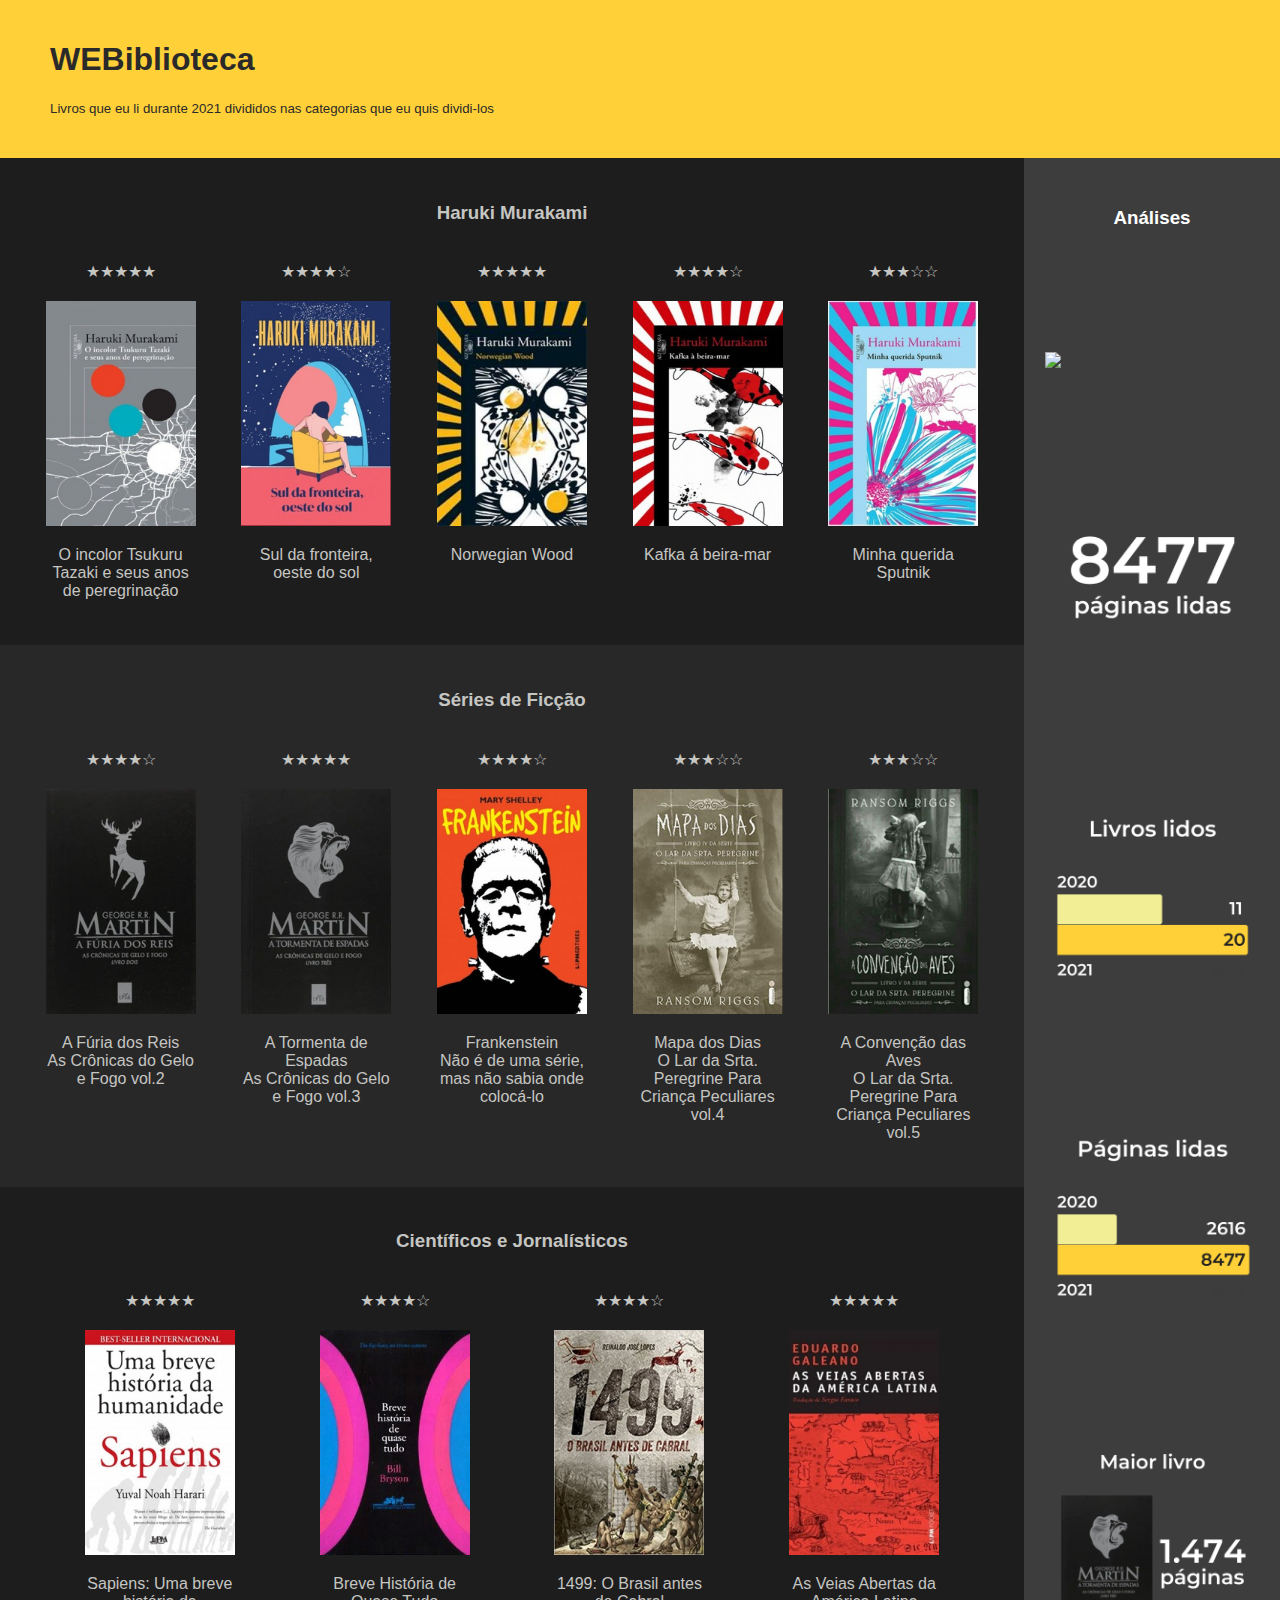
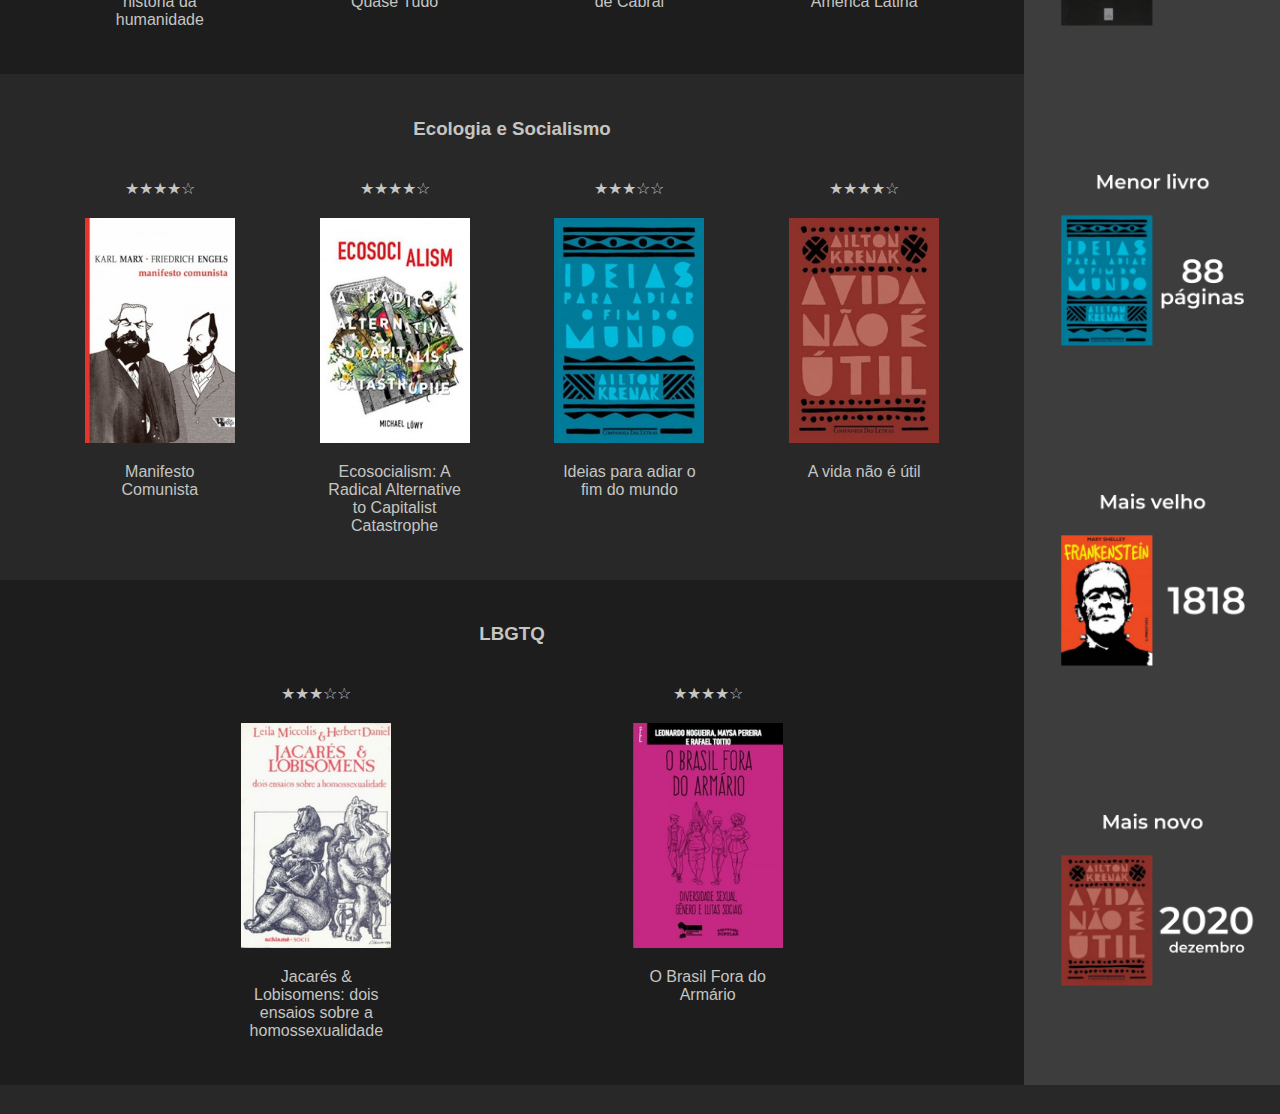
==== index.html @ 52c7d2d7 "commit" ====
<!DOCTYPE html>
<html>
<head>
    <meta charset='utf-8'>
    <meta http-equiv='X-UA-Compatible' content='IE=edge'>
    <title>Livros 2021</title>
    <meta name='viewport' content='width=device-width, initial-scale=1'>
    <link rel='stylesheet' type='text/css' media='screen' href='main.css'>
    <script src='main.js'></script>
</head>

<body>
    <section class="header">
        <h1>WEBiblioteca</h1>
        <h5>Livros que eu li durante 2021 divididos nas categorias que eu quis dividi-los</h5>
    </section>

    <section class="main">

        <section class="biblioteca">
            <div class="row row-1">
                <h3>Haruki Murakami</h3>
                <div class="container">
                    <div class="item">
                        <span>★★★★★</span>
                        <img src="imgs/O_INCOLOR_TSUKURU_TAZAKI_E_SEU_1547416558412722SK1547416559B.jpg" width="150" height="225">
                        <span>O incolor Tsukuru Tazaki e seus anos de peregrinação</span>
                    </div>
                    <div class="item">
                        <span>★★★★☆</span>
                        <img src="imgs/SUL_DA_FRONTEIRAN_OESTE_DO_SOL_15967517101255113SK1596751716B.jpg" width="150" height="225">
                        <span>Sul da fronteira, oeste do sol</span>
                    </div>
                    <div class="item">
                        <span>★★★★★</span>
                        <img src="imgs/NORWEGIAN_WOOD_1248790583B.jpg" width="150" height="225">
                        <span>Norwegian Wood</span>
                    </div>
                    <div class="item">
                        <span>★★★★☆</span>
                        <img src="imgs/KAFKA_A_BEIRAMAR_1229789687B.jpg" width="150" height="225">
                        <span>Kafka á beira-mar</span>
                    </div>
                    <div class="item">
                        <span>★★★☆☆</span>
                        <img src="imgs/MINHA_QUERIDA_SPUTNIK_16239376501880SK-V11623937656B.jpg" width="150" height="225">
                        <span>Minha querida Sputnik</span>
                    </div>
                </div>
            </div>

            <div class="row ">
                <h3>Séries de Ficção</h3>
                <div class="container">
                    <div class="item">
                        <span>★★★★☆</span>
                        <img src="imgs/A_FURIA_DOS_REIS_146326476816061SK1463264768B.jpg" width="150" height="225">
                        <span>A Fúria dos Reis <br> As Crônicas do Gelo e Fogo vol.2</span>
                    </div>
                    <div class="item">
                        <span>★★★★★</span>
                        <img src="imgs/A_TORMENTA_DE_ESPADAS_1463264442150936SK1463264442B.jpg" width="150" height="225">
                        <span>A Tormenta de Espadas <br> As Crônicas do Gelo e Fogo vol.3</span>
                    </div>
                    <div class="item">
                        <span>★★★★☆</span>
                        <img src="imgs/FRANKENSTEIN_67522187B.jpg" width="150" height="225">
                        <span>Frankenstein <br> Não é de uma série, mas não sabia onde colocá-lo </span>
                    </div>
                    <div class="item">
                        <span>★★★☆☆</span>
                        <img src="imgs/MAPA_DOS_DIAS_1537454750811265SK1537454750B.jpg" width="150" height="225">
                        <span>Mapa dos Dias <br> O Lar da Srta. Peregrine Para Criança Peculiares vol.4 </span>
                    </div>
                    <div class="item">
                        <span>★★★☆☆</span>
                        <img src="imgs/A_CONVENCAO_DAS_AVES_15820424241114496SK1582042424B.jpg" width="150" height="225">
                        <span>A Convenção das Aves <br> O Lar da Srta. Peregrine Para Criança Peculiares vol.5 </span>
                    </div>
                </div>
            </div>

            <div class="row row-1">
                <h3>Científicos e Jornalísticos</h3>
                <div class="container">
                    <div class="item">
                        <span>★★★★★</span>
                        <img src="imgs/SAPIENS_1513639649439373SK1513639649B.jpg" width="150" height="225">
                        <span>Sapiens: Uma breve história da humanidade</span>
                    </div>
                    <div class="item">
                        <span>★★★★☆</span>
                        <img src="imgs/BREVE_HISTORIA_DE_QUASE_TUDO_1375029346B.jpg" width="150" height="225">
                        <span>Breve História de Quase Tudo</span>
                    </div>
                    <div class="item">
                        <span>★★★★☆</span>
                        <img src="imgs/1499__O_BRASIL_ANTES_DE_CABRA_1498838927650305SK1498838928B.jpg" width="150" height="225">
                        <span>1499: O Brasil antes de Cabral</span>
                    </div>  
                    <div class="item">
                        <span>★★★★★</span>
                        <img src="imgs/AS_VEIAS_ABERTAS_DA_AMERICA_LA_15966304434461SK1596630445B.jpg" width="150" height="225">
                        <span>As Veias Abertas da América Latina</span>
                    </div>    
                </div>
            </div>

            <div class="row">
                <h3>Ecologia e Socialismo</h3>
                <div class="container">
                    <div class="item">
                        <span>★★★★☆</span>
                        <img src="imgs/MANIFESTO_COMUNISTA_153935429623539SK1539354300B.jpg" width="150" height="225">
                        <span>Manifesto Comunista</span>
                    </div>
                    <div class="item">
                        <span>★★★★☆</span>
                        <img src="imgs/ECOSOCIALISM_1522348778767518SK1522348778B.jpg" width="150" height="225">
                        <span>Ecosocialism: A Radical Alternative to Capitalist Catastrophe</span>
                    </div>
                    <div class="item">
                        <span>★★★☆☆</span>
                        <img src="imgs/IDEIAS_PARA_ADIAR_O_FIM_DO_MUN_1569367837878890SK1569367838B.jpg" width="150" height="225">
                        <span>Ideias para adiar o fim do mundo</span>
                    </div>  
                    <div class="item">
                        <span>★★★★☆</span>
                        <img src="imgs/A_VIDA_NAO_E_UTIL_15956282211268557SK1595628222B.jpg" width="150" height="225">
                        <span>A vida não é útil</span>
                    </div>    
                </div>
            </div>

            <div class="row row-1">
                <h3>LBGTQ</h3>
                <div class="container">
                    <div class="item">
                        <span>★★★☆☆</span>
                        <img src="imgs/JACARES_E_LOBISOMENS_1267847338B.jpg" width="150" height="225">
                        <span>Jacarés & Lobisomens: dois ensaios sobre a homossexualidade</span>
                    </div>
                    <div class="item">
                        <span>★★★★☆</span>
                        <img src="imgs/O_BRASIL_FORA_DO_ARMARIO_161039562411759641SK1610395624B.jpg" width="150" height="225">
                        <span>O Brasil Fora do Armário</span>
                    </div>    
                </div>
            </div>  
        </section>  

        <section class="charts">
            <h3>Análises</h3>
            <div class="column">
                <img src="imgs/meta.png" width="215px">
                <img src="imgs/pags.png" width="215px">
                <img src="imgs/livros.png" width="215px">
                <img src="imgs/paginas.png" width="215px">
                <img src="imgs/maior.png" width="215px">
                <img src="imgs/menor.png" width="215px">
                <img src="imgs/velho.png" width="215px">
                <img src="imgs/novo.png" width="215px">
            </div>
        </section>

    </section>
</body>
</html>
---- main.css ----
body {
    font-family: 'Montserrat', sans-serif;
    margin: 0;
    background-color:rgb(40, 40, 40);
    color:rgb(197, 197, 194);
}

h5 {
    font-weight: 400;
}

.header {
    padding: 20px 50px;
    background-color:rgb(255, 208, 56);
    color: rgb(43, 42, 42);
}

.main {
    display: flex;
    flex-direction: row;
    text-align: center;
}

.biblioteca {
    width: 80%;
}

.row {   
    padding: 25px 0;
}

.row-1 {
    background-color:rgb(29, 29, 29);
}

.container {
    display: flex;
    flex-direction: row;
    justify-content:space-evenly;
}

.item {
    display: flex;
    flex-direction: column;
    width: 150px;
    align-items: center;
}

.item:hover {
    color: rgb(255, 255, 255);
}

span
{
    margin: 20px 0;
}

.charts {
    color: white;
    background-color: rgb(61, 61, 61);
    width: 20%;
    padding: 30px 0;
}

.column {
    height: 100%;
    display: flex;
    flex-direction: column;
    align-items: center;
    justify-content: space-evenly;
}
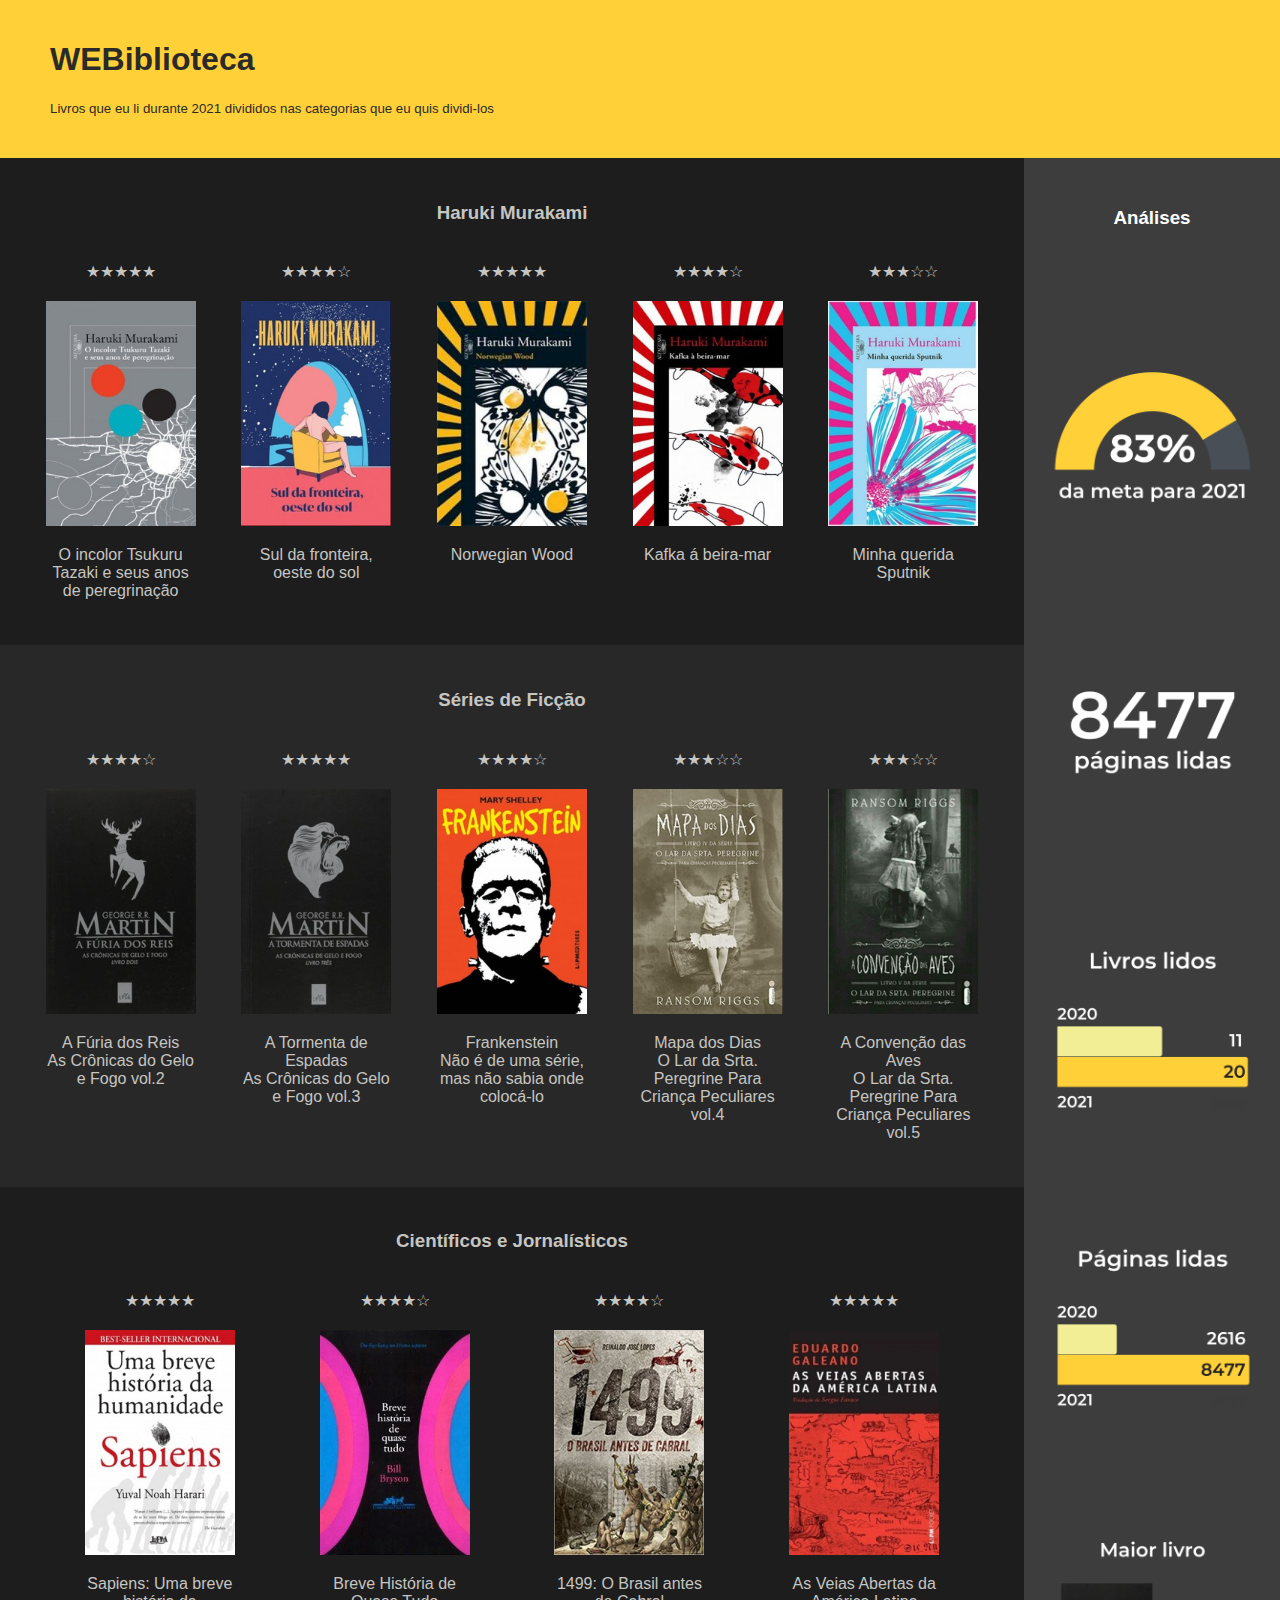
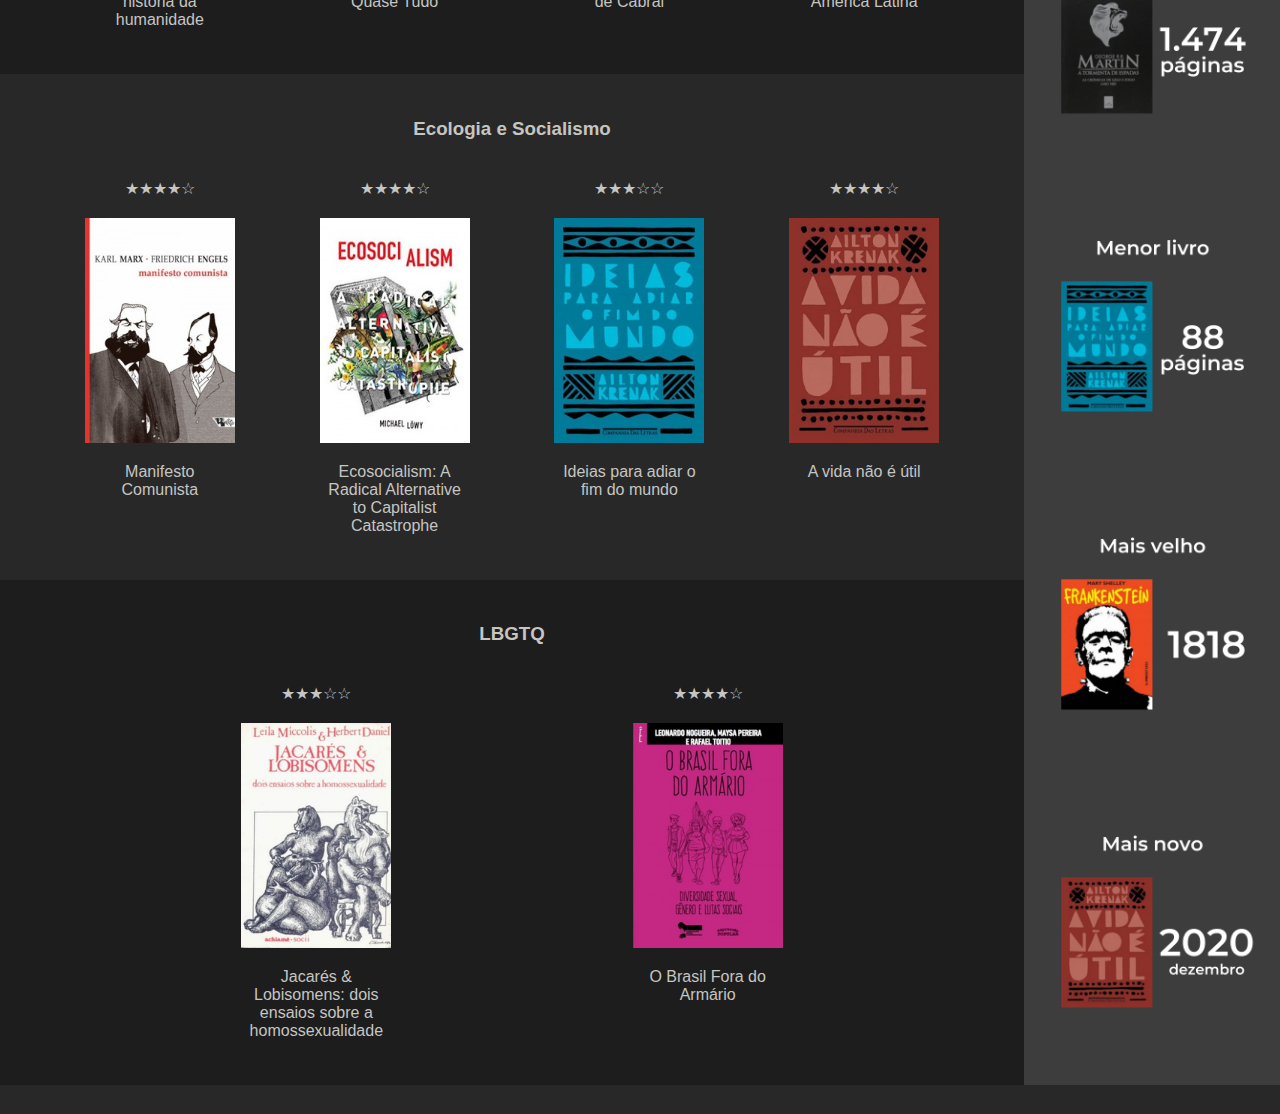
==== commit 495f7611: "commit" ====
--- a/index.html
+++ b/index.html
@@ -152,7 +152,7 @@
         <section class="charts">
             <h3>Análises</h3>
             <div class="column">
-                <img src="imgs/meta.png" width="215px">
+                <img src="imgs/Meta.png" width="215px">
                 <img src="imgs/pags.png" width="215px">
                 <img src="imgs/livros.png" width="215px">
                 <img src="imgs/paginas.png" width="215px">
